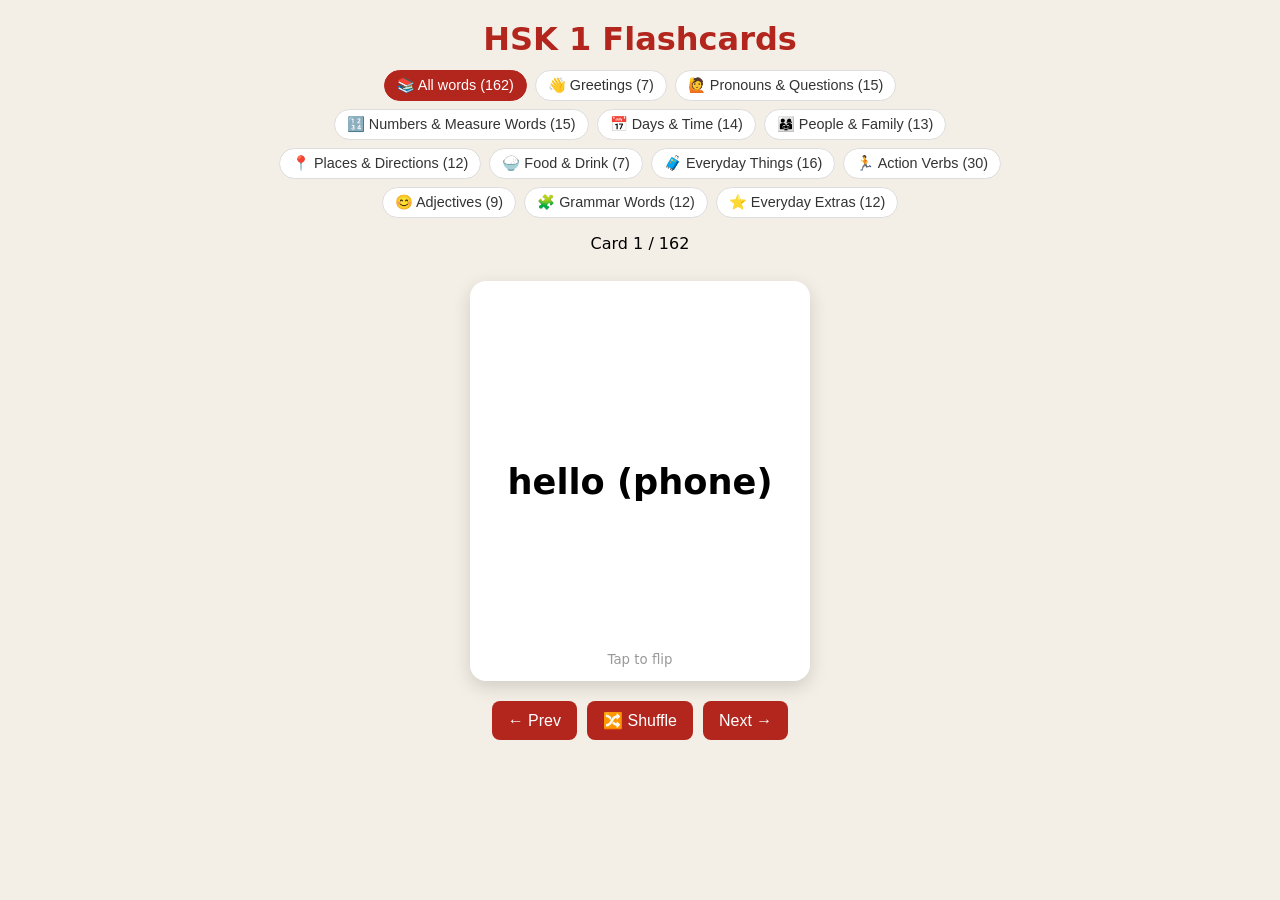
==== hsk1-single-file.html @ 388501bf "Add files via upload" ====
<!DOCTYPE html>
<html lang="en">
<head>
  <meta charset="UTF-8">
  <meta name="viewport" content="width=device-width, initial-scale=1">
  <title>HSK 1 Flashcards</title>
  <style>
* { box-sizing: border-box; }
body {
  font-family: system-ui, sans-serif; background: #f4efe6;
  display: flex; flex-direction: column; align-items: center;
  min-height: 100vh; margin: 0; padding: 20px;
}
h1 { color: #b3261e; margin: 0 0 12px; }
.cats { display: flex; flex-wrap: wrap; gap: 8px; justify-content: center; max-width: 760px; }
.chip { background: #fff; color: #333; border: 1px solid #ddd; padding: 6px 12px; font-size: .9rem; border-radius: 20px; }
.chip:hover { background: #f3d9d6; }
.chip.active { background: #b3261e; color: #fff; border-color: #b3261e; }
.scene { width: 340px; height: 400px; perspective: 1000px; margin: 12px 0 20px; }
.card { position: relative; width: 100%; height: 100%; transition: transform .6s; transform-style: preserve-3d; cursor: pointer; }
.card.flipped { transform: rotateY(180deg); }
.face {
  position: absolute; inset: 0; backface-visibility: hidden; background: #fff;
  border-radius: 16px; box-shadow: 0 6px 18px rgba(0,0,0,.15);
  display: flex; flex-direction: column; align-items: center; justify-content: center;
  padding: 20px; text-align: center;
}
.front #english { font-size: 2.2rem; font-weight: 600; }
.front small { position: absolute; bottom: 14px; color: #999; }
.back { transform: rotateY(180deg); gap: 8px; }
#hanzi { font-size: 3.6rem; }
#pinyin { font-size: 1.5rem; color: #b3261e; }
.example { margin-top: 8px; border-top: 1px solid #eee; padding-top: 10px; display: flex; flex-direction: column; gap: 4px; align-items: center; }
#exZh { font-size: 1.2rem; }
#exEn { color: #555; font-size: .95rem; }
button { padding: 10px 16px; border: none; border-radius: 8px; background: #b3261e; color: #fff; font-size: 1rem; cursor: pointer; }
button:hover { background: #8f1e18; }
button.small { padding: 5px 10px; font-size: .85rem; margin-top: 4px; background: #777; }
.controls { display: flex; gap: 10px; }

</style>
</head>
<body>
  <h1>HSK 1 Flashcards</h1>
  <div id="cats" class="cats"></div>
  <p id="counter"></p>

  <div class="scene">
    <div class="card" id="card">
      <div class="face front">
        <span id="english"></span>
        <small>Tap to flip</small>
      </div>
      <div class="face back">
        <div id="hanzi"></div>
        <div id="pinyin"></div>
        <button id="speak" title="Play pronunciation">🔊 Listen</button>
        <div class="example">
          <div id="exZh"></div>
          <div id="exEn"></div>
          <button id="speakEx" class="small">🔊 Sentence</button>
        </div>
      </div>
    </div>
  </div>

  <div class="controls">
    <button id="prev">← Prev</button>
    <button id="shuffle">🔀 Shuffle</button>
    <button id="next">Next →</button>
  </div>

  <script>
// Format: [English, Chinese, Pinyin, Example (Chinese), Example (English)]
const LABELS = {
  greet: "👋 Greetings",
  pron: "🙋 Pronouns & Questions",
  num: "🔢 Numbers & Measure Words",
  time: "📅 Days & Time",
  people: "👨‍👩‍👧 People & Family",
  place: "📍 Places & Directions",
  food: "🍚 Food & Drink",
  things: "🧳 Everyday Things",
  verbs: "🏃 Action Verbs",
  adj: "😊 Adjectives",
  gram: "🧩 Grammar Words",
  extra: "⭐ Everyday Extras"
};

const data = {
greet: [
["hello (phone)","喂","wèi","喂，请问你是谁？","Hello, who is this?"],
["thank you","谢谢","xièxie","谢谢你的帮助。","Thank you for your help."],
["you're welcome","不客气","búkèqi","A: 谢谢！B: 不客气。","A: Thanks! B: You're welcome."],
["goodbye","再见","zàijiàn","明天见，再见！","See you tomorrow, goodbye!"],
["please","请","qǐng","请坐。","Please sit down."],
["sorry","对不起","duìbuqǐ","对不起，我来晚了。","Sorry, I'm late."],
["it doesn't matter","没关系","méiguānxi","A: 对不起。B: 没关系。","A: Sorry. B: No problem."]
],
pron: [
["I, me","我","wǒ","我是学生。","I am a student."],
["we, us","我们","wǒmen","我们是朋友。","We are friends."],
["you","你","nǐ","你好吗？","How are you?"],
["he, him","他","tā","他是老师。","He is a teacher."],
["she, her","她","tā","她是我妈妈。","She is my mother."],
["this (here)","这 / 这儿","zhè / zhèr","这是我的书。","This is my book."],
["that (there)","那 / 那儿","nà / nàr","那是我家。","That is my home."],
["which","哪","nǎ","你是哪国人？","Which country are you from?"],
["where","哪儿","nǎr","你在哪儿？","Where are you?"],
["who","谁","shéi","他是谁？","Who is he?"],
["what","什么","shénme","这是什么？","What is this?"],
["how many / how much","多少","duōshao","这个多少钱？","How much is this?"],
["how many (small number)","几","jǐ","你有几本书？","How many books do you have?"],
["how (to do)","怎么","zěnme","这个字怎么读？","How do you read this character?"],
["how about","怎么样","zěnmeyàng","今天天气怎么样？","How is the weather today?"]
],
num: [
["one","一","yī","我有一个猫。","I have one cat."],
["two","二","èr","二月很冷。","February is cold."],
["three","三","sān","我有三本书。","I have three books."],
["four","四","sì","四个人。","Four people."],
["five","五","wǔ","现在五点。","It's five o'clock."],
["six","六","liù","六个苹果。","Six apples."],
["seven","七","qī","七月很热。","July is hot."],
["eight","八","bā","我八点去学校。","I go to school at eight."],
["nine","九","jiǔ","九个学生。","Nine students."],
["ten","十","shí","十个人。","Ten people."],
["measure word (general)","个","gè","一个朋友。","One friend."],
["years old (age)","岁","suì","我二十岁。","I am twenty years old."],
["measure word (books)","本","běn","三本书。","Three books."],
["some","些","xiē","这些是苹果。","These are apples."],
["piece / kuai (money)","块","kuài","五块钱。","Five yuan."]
],
time: [
["today","今天","jīntiān","今天很热。","Today is hot."],
["tomorrow","明天","míngtiān","明天我工作。","I work tomorrow."],
["yesterday","昨天","zuótiān","昨天我看电影了。","I watched a movie yesterday."],
["morning","上午","shàngwǔ","我上午学习。","I study in the morning."],
["noon","中午","zhōngwǔ","中午我吃米饭。","I eat rice at noon."],
["afternoon","下午","xiàwǔ","下午我去商店。","I go to the store in the afternoon."],
["year","年","nián","今年是二〇二六年。","This year is 2026."],
["month","月","yuè","一月很冷。","January is cold."],
["day / number (date)","号","hào","今天几号？","What's the date today?"],
["week","星期","xīngqī","今天星期几？","What day is it today?"],
["o'clock","点","diǎn","现在三点。","It's three o'clock now."],
["minute","分钟","fēnzhōng","五分钟。","Five minutes."],
["now","现在","xiànzài","我现在在家。","I'm at home now."],
["time / when","时候","shíhou","你什么时候来？","When are you coming?"]
],
people: [
["father","爸爸","bàba","我爸爸是医生。","My father is a doctor."],
["mother","妈妈","māma","我妈妈在家。","My mother is at home."],
["son","儿子","érzi","他有一个儿子。","He has a son."],
["daughter","女儿","nǚ'ér","我有一个女儿。","I have a daughter."],
["teacher","老师","lǎoshī","她是我的老师。","She is my teacher."],
["student","学生","xuésheng","我是学生。","I am a student."],
["classmate","同学","tóngxué","他是我的同学。","He is my classmate."],
["friend","朋友","péngyou","他是我的朋友。","He is my friend."],
["doctor","医生","yīshēng","医生在医院。","The doctor is at the hospital."],
["Mr. / sir","先生","xiānsheng","王先生在家。","Mr. Wang is at home."],
["Miss","小姐","xiǎojiě","李小姐很漂亮。","Miss Li is beautiful."],
["person","人","rén","这个人是谁？","Who is this person?"],
["name","名字","míngzi","你叫什么名字？","What is your name?"]
],
place: [
["home","家","jiā","我在家。","I'm at home."],
["school","学校","xuéxiào","我去学校。","I go to school."],
["restaurant","饭店","fàndiàn","这个饭店很大。","This restaurant is big."],
["store","商店","shāngdiàn","我去商店买水。","I go to the store to buy water."],
["hospital","医院","yīyuàn","医院在哪儿？","Where is the hospital?"],
["China","中国","Zhōngguó","我去过中国。","I have been to China."],
["Beijing","北京","Běijīng","北京很大。","Beijing is big."],
["up / above","上","shàng","书在桌子上。","The book is on the desk."],
["down / below","下","xià","猫在椅子下。","The cat is under the chair."],
["front","前面","qiánmiàn","学校在前面。","The school is in front."],
["behind","后面","hòumiàn","商店在后面。","The store is behind."],
["inside","里面","lǐmiàn","杯子里面有水。","There is water inside the cup."]
],
food: [
["water","水","shuǐ","我想喝水。","I want to drink water."],
["dish / vegetable","菜","cài","这个菜很好吃。","This dish is delicious."],
["cooked rice","米饭","mǐfàn","我吃米饭。","I eat rice."],
["fruit","水果","shuǐguǒ","我喜欢吃水果。","I like eating fruit."],
["apple","苹果","píngguǒ","我买五个苹果。","I buy five apples."],
["tea","茶","chá","请喝茶。","Please have some tea."],
["cup","杯子","bēizi","杯子里有茶。","There is tea in the cup."]
],
things: [
["clothes","衣服","yīfu","这件衣服很漂亮。","This piece of clothing is beautiful."],
["money","钱","qián","我没有钱。","I don't have money."],
["airplane","飞机","fēijī","我坐飞机去北京。","I take a plane to Beijing."],
["taxi","出租车","chūzūchē","我坐出租车回家。","I take a taxi home."],
["TV","电视","diànshì","我看电视。","I watch TV."],
["computer","电脑","diànnǎo","我的电脑很大。","My computer is big."],
["movie","电影","diànyǐng","我们去看电影。","Let's go watch a movie."],
["weather","天气","tiānqì","今天天气很好。","The weather is nice today."],
["cat","猫","māo","我有一只猫。","I have a cat."],
["dog","狗","gǒu","这是我的狗。","This is my dog."],
["thing / stuff","东西","dōngxi","我去买东西。","I'm going shopping."],
["book","书","shū","这是我的书。","This is my book."],
["Chinese language","汉语","Hànyǔ","我学习汉语。","I study Chinese."],
["character","字","zì","这个字怎么读？","How do you read this character?"],
["desk / table","桌子","zhuōzi","书在桌子上。","The book is on the desk."],
["chair","椅子","yǐzi","请坐椅子。","Please sit on the chair."]
],
verbs: [
["to be","是","shì","我是中国人。","I am Chinese."],
["to have","有","yǒu","我有一个朋友。","I have a friend."],
["to look / watch","看","kàn","我看书。","I read a book."],
["to listen","听","tīng","我听老师说。","I listen to the teacher."],
["to speak / say","说","shuō","我会说汉语。","I can speak Chinese."],
["to read aloud","读","dú","请读这个字。","Please read this character."],
["to write","写","xiě","我写汉字。","I write Chinese characters."],
["to see (notice)","看见","kànjiàn","我看见他了。","I saw him."],
["to be called","叫","jiào","我叫Tom。","My name is Tom."],
["to come","来","lái","请你来我家。","Please come to my home."],
["to return","回","huí","我回家。","I'm going home."],
["to go","去","qù","我去学校。","I go to school."],
["to eat","吃","chī","我喜欢吃苹果。","I like eating apples."],
["to drink","喝","hē","我喝茶。","I drink tea."],
["to sleep","睡觉","shuìjiào","我十点睡觉。","I sleep at ten."],
["to make a phone call","打电话","dǎ diànhuà","我给妈妈打电话。","I call my mom."],
["to do / make","做","zuò","你做什么工作？","What work do you do?"],
["to buy","买","mǎi","我想买衣服。","I want to buy clothes."],
["to open / drive","开","kāi","请开门。","Please open the door."],
["to sit","坐","zuò","请坐。","Please sit."],
["to live / stay","住","zhù","我住在北京。","I live in Beijing."],
["to study","学习","xuéxí","我学习汉语。","I study Chinese."],
["to work","工作","gōngzuò","我在医院工作。","I work at the hospital."],
["to rain","下雨","xiàyǔ","今天下雨。","It's raining today."],
["to love","爱","ài","我爱我的家。","I love my family."],
["to like","喜欢","xǐhuan","我喜欢猫。","I like cats."],
["to want / think","想","xiǎng","我想喝水。","I want to drink water."],
["to know (someone)","认识","rènshi","我认识他。","I know him."],
["can (learned skill)","会","huì","我会说汉语。","I can speak Chinese."],
["can (able to)","能","néng","你能来吗？","Can you come?"]
],
adj: [
["good","好","hǎo","你好！","Hello!"],
["big","大","dà","这个房子很大。","This house is very big."],
["small","小","xiǎo","这只猫很小。","This cat is small."],
["many / much","多","duō","人很多。","There are many people."],
["few / little","少","shǎo","水很少。","There is little water."],
["cold","冷","lěng","今天很冷。","Today is cold."],
["hot","热","rè","天气很热。","The weather is hot."],
["happy","高兴","gāoxìng","认识你很高兴。","Nice to meet you."],
["beautiful","漂亮","piàoliang","她很漂亮。","She is beautiful."]
],
gram: [
["not","不","bù","我不喝茶。","I don't drink tea."],
["not have","没","méi","我没有钱。","I don't have money."],
["very","很","hěn","我很高兴。","I am very happy."],
["too / extremely","太","tài","太好了！","Great!"],
["all / both","都","dōu","我们都是学生。","We are all students."],
["a little bit","一点儿","yìdiǎnr","我会说一点儿汉语。","I can speak a little Chinese."],
["and","和","hé","我和你。","You and I."],
["in / at","在","zài","我在家。","I am at home."],
["possessive particle","的","de","这是我的书。","This is my book."],
["completed-action particle","了","le","我吃了。","I ate."],
["question particle","吗","ma","你好吗？","How are you?"],
["particle (and you? / ...?)","呢","ne","我很好，你呢？","I'm fine, and you?"]
],
extra: [
["hello","你好","nǐ hǎo","你好，我是Tom。","Hello, I'm Tom."],
["good morning","早上好","zǎoshang hǎo","老师，早上好！","Good morning, teacher!"],
["good night","晚安","wǎn'ān","晚安，明天见。","Good night, see you tomorrow."],
["excuse me / sorry","不好意思","bù hǎoyìsi","不好意思，请问厕所在哪儿？","Excuse me, where is the restroom?"],
["how much money?","多少钱","duōshao qián","这个多少钱？","How much is this?"],
["restroom","洗手间","xǐshǒujiān","洗手间在哪儿？","Where is the restroom?"],
["I don't understand","我不明白","wǒ bù míngbai","对不起，我不明白。","Sorry, I don't understand."],
["please say it again","请再说一遍","qǐng zài shuō yí biàn","请再说一遍。","Please say it again."],
["delicious","好吃","hǎochī","这个菜很好吃。","This dish is delicious."],
["Monday","星期一","xīngqīyī","星期一我工作。","I work on Monday."],
["Sunday","星期天","xīngqītiān","星期天我在家。","I'm home on Sunday."],
["nice to meet you","很高兴认识你","hěn gāoxìng rènshi nǐ","很高兴认识你！","Nice to meet you!"]
]
};

const words = Object.entries(data).flatMap(([cat, list]) =>
  list.map(([en, zh, pinyin, exZh, exEn]) => ({ cat, en, zh, pinyin, exZh, exEn })));

const $ = id => document.getElementById(id);
const card = $("card");
let current = "all";
let deck = [...words];
let index = 0;

function buildChips() {
  const box = $("cats");
  const make = (key, label, n) => {
    const b = document.createElement("button");
    b.className = "chip" + (key === current ? " active" : "");
    b.textContent = `${label} (${n})`;
    b.onclick = () => { current = key; setDeck(); buildChips(); };
    box.appendChild(b);
  };
  box.innerHTML = "";
  make("all", "📚 All words", words.length);
  Object.keys(LABELS).forEach(k => make(k, LABELS[k], words.filter(w => w.cat === k).length));
}

function setDeck() {
  deck = current === "all" ? [...words] : words.filter(w => w.cat === current);
  index = 0;
  render();
}

function render() {
  const w = deck[index];
  card.classList.remove("flipped");
  $("english").textContent = w.en;
  $("hanzi").textContent = w.zh;
  $("pinyin").textContent = w.pinyin;
  $("exZh").textContent = w.exZh;
  $("exEn").textContent = w.exEn;
  $("counter").textContent = `Card ${index + 1} / ${deck.length}`;
}

function speak(text) {
  if (!("speechSynthesis" in window)) { alert("Your browser doesn't support speech."); return; }
  speechSynthesis.cancel();
  const u = new SpeechSynthesisUtterance(text);
  u.lang = "zh-CN";
  u.rate = 0.8;
  const voice = (speechSynthesis.getVoices() || []).find(v => v.lang.startsWith("zh"));
  if (voice) u.voice = voice;
  speechSynthesis.speak(u);
}

card.addEventListener("click", () => card.classList.toggle("flipped"));
$("speak").onclick = e => { e.stopPropagation(); speak(deck[index].zh.replace(/ \/ .*/, "")); };
$("speakEx").onclick = e => { e.stopPropagation(); speak(deck[index].exZh.replace(/^[AB]: /, "")); };
$("next").onclick = () => { index = (index + 1) % deck.length; render(); };
$("prev").onclick = () => { index = (index - 1 + deck.length) % deck.length; render(); };
$("shuffle").onclick = () => { deck.sort(() => Math.random() - 0.5); index = 0; render(); };

buildChips();
render();
if ("speechSynthesis" in window) speechSynthesis.onvoiceschanged = () => {};

</script>
</body>
</html>
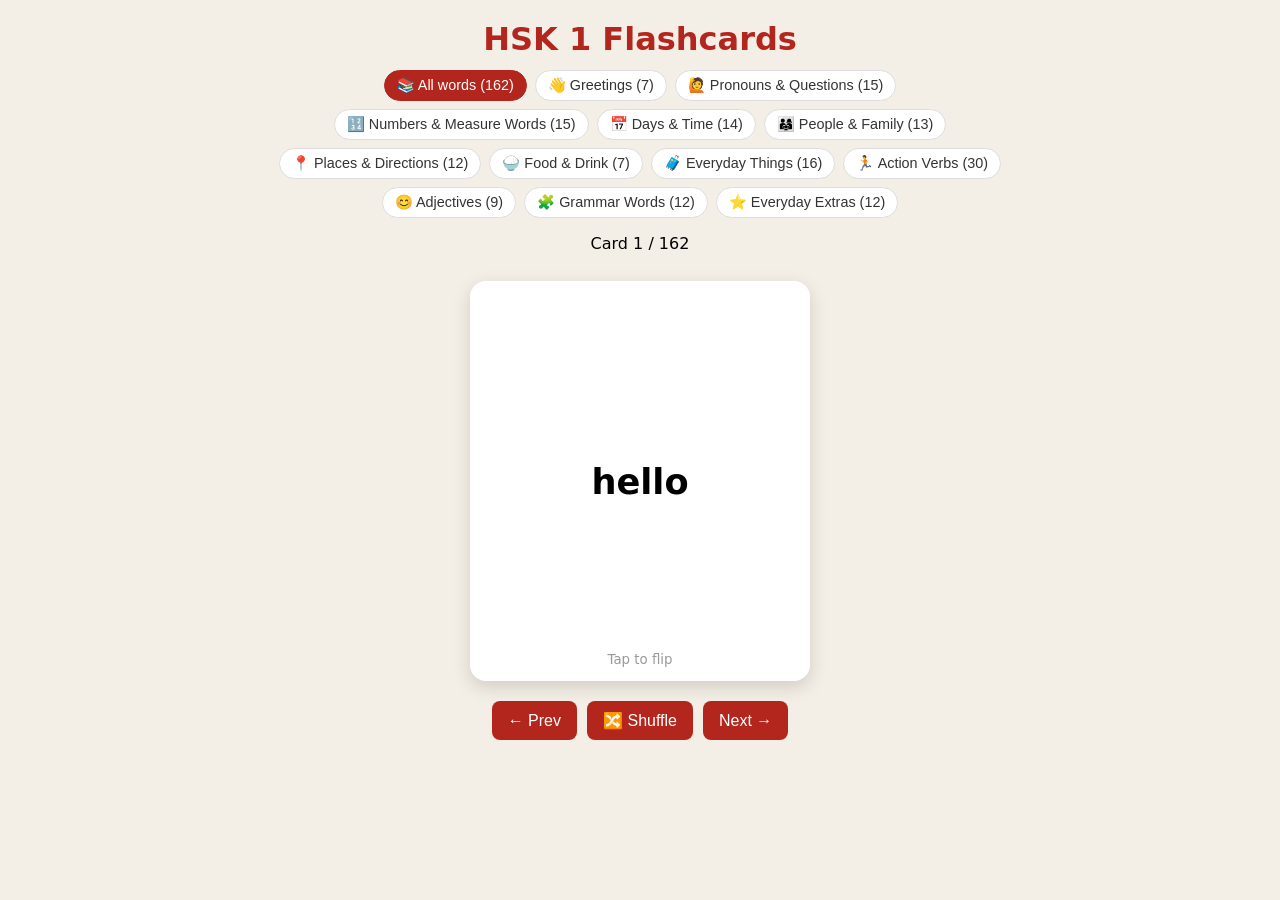
==== commit 89257f18: "Update hsk1-single-file.html" ====
--- a/hsk1-single-file.html
+++ b/hsk1-single-file.html
@@ -89,7 +89,7 @@
 
 const data = {
 greet: [
-["hello (phone)","喂","wèi","喂，请问你是谁？","Hello, who is this?"],
+["hello","你好", "nǐ hǎo", "你好，我是伊沙克。" , "Hello, I'm Ishak."],
 ["thank you","谢谢","xièxie","谢谢你的帮助。","Thank you for your help."],
 ["you're welcome","不客气","búkèqi","A: 谢谢！B: 不客气。","A: Thanks! B: You're welcome."],
 ["goodbye","再见","zàijiàn","明天见，再见！","See you tomorrow, goodbye!"],
